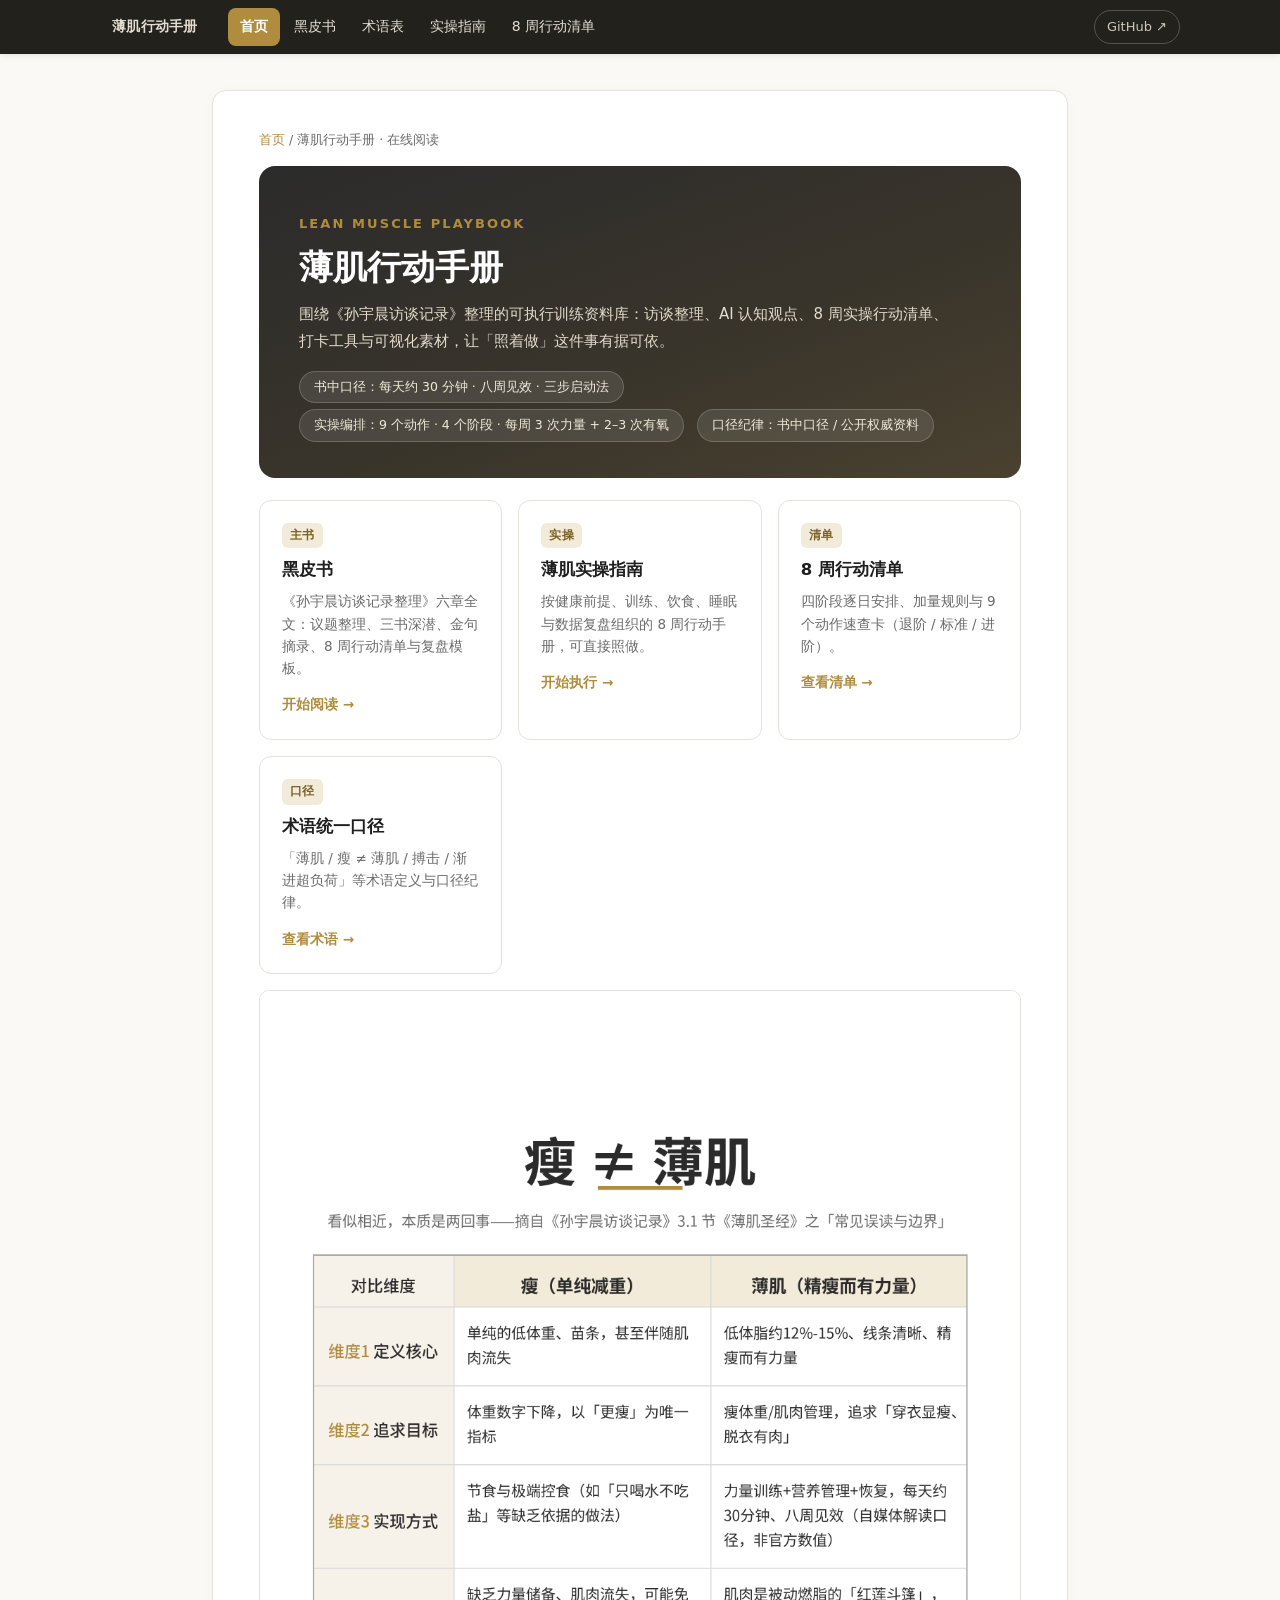
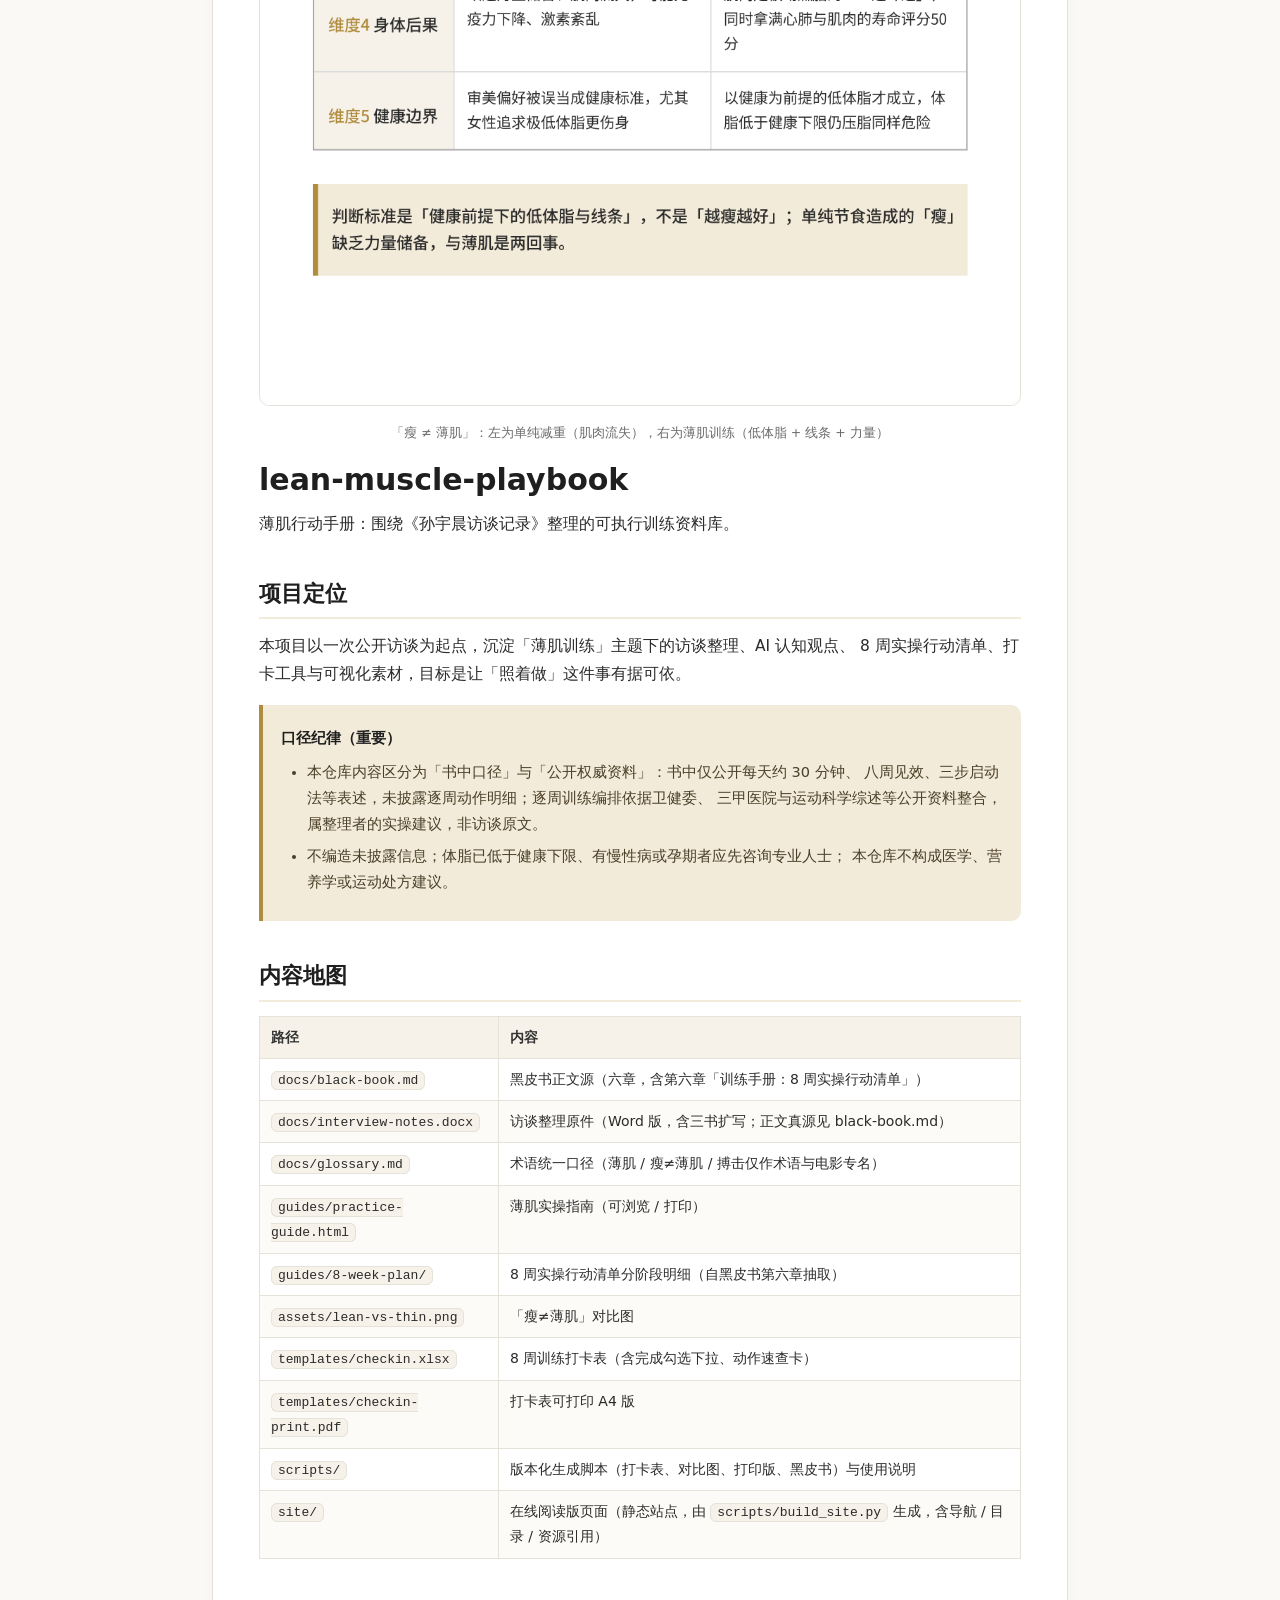
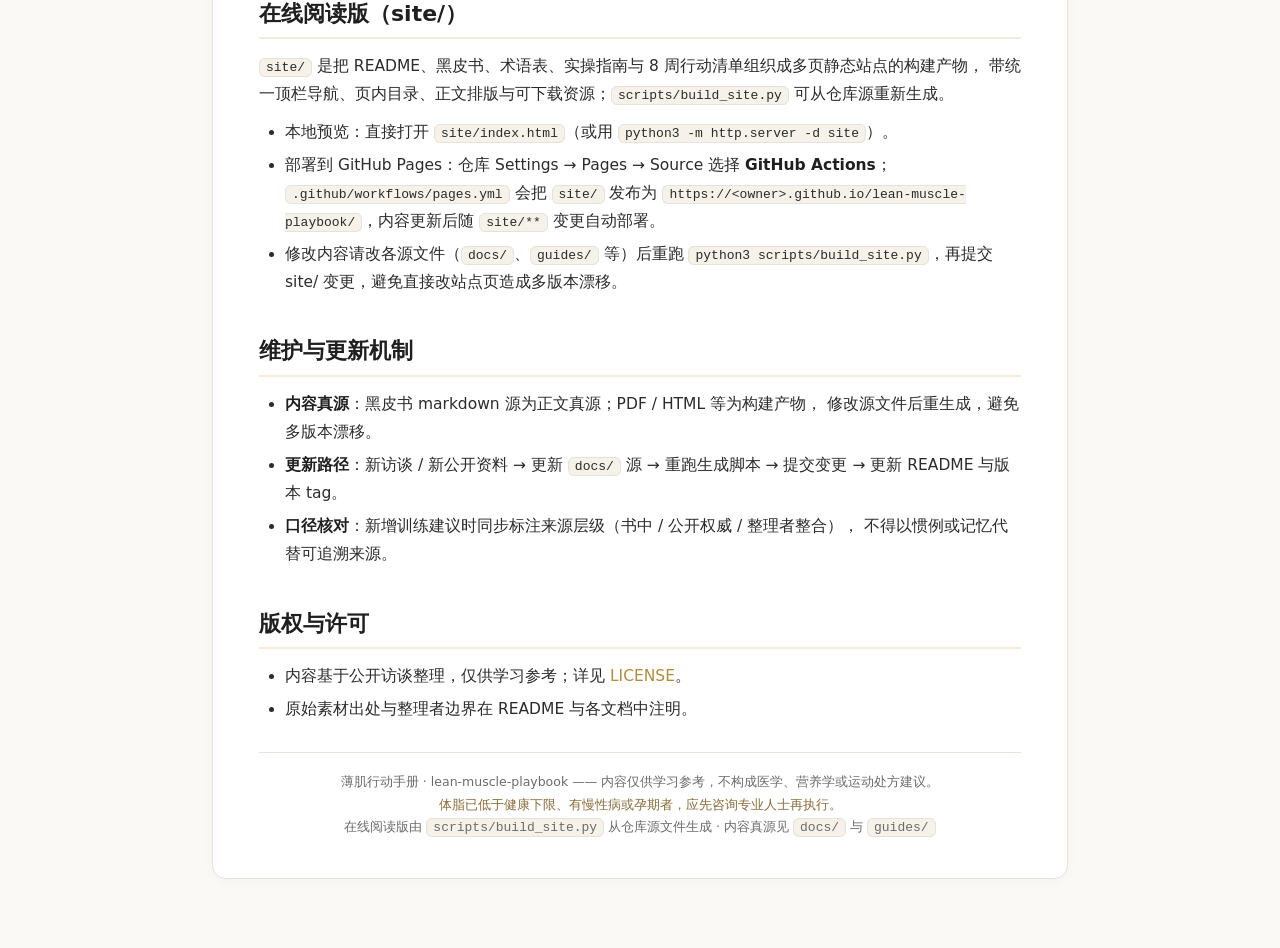
==== site/index.html @ f6e891b1 "feat: add static reading site with GitHub Pages workflow - site/: README/docs/guides 渲染为多页静态阅读站（统一顶栏" ====
<!DOCTYPE html>
<html lang="zh-CN">
<head>
<meta charset="UTF-8">
<meta name="viewport" content="width=device-width, initial-scale=1.0">
<title>薄肌行动手册 · 在线阅读</title>
<meta name="description" content="薄肌行动手册 · 在线阅读 —— 薄肌行动手册（lean-muscle-playbook）在线阅读">
<link rel="stylesheet" href="assets/site.css">
</head>
<body>
<header class="topbar"><div class="topbar-inner">
<a class="brand" href="index.html"><span class="dot"></span>薄肌行动手册</a>
<nav><ul>
<li><a class="active" href="index.html">首页</a></li>
<li><a href="docs/black-book.html">黑皮书</a></li>
<li><a href="docs/glossary.html">术语表</a></li>
<li><a href="guides/practice-guide.html">实操指南</a></li>
<li><a href="guides/8-week-plan/index.html">8 周行动清单</a></li>
</ul></nav>
<a class="gh-link" href="https://github.com/isLinXu/lean-muscle-playbook" target="_blank" rel="noopener">GitHub ↗</a>
</div></header>
<main>
<div class="page">
<div class="crumb"><a href="index.html">首页</a> / 薄肌行动手册 · 在线阅读</div>

<div class="hero">
  <div class="kicker">LEAN MUSCLE PLAYBOOK</div>
  <h1>薄肌行动手册</h1>
  <p>围绕《孙宇晨访谈记录》整理的可执行训练资料库：访谈整理、AI 认知观点、8 周实操行动清单、打卡工具与可视化素材，让「照着做」这件事有据可依。</p>
  <span class="pill">书中口径：每天约 30 分钟 · 八周见效 · 三步启动法</span>
  <span class="pill">实操编排：9 个动作 · 4 个阶段 · 每周 3 次力量 + 2–3 次有氧</span>
  <span class="pill">口径纪律：书中口径 / 公开权威资料</span>
</div>
<div class="cards">
  <div class="card"><span class="tag">主书</span><h3>黑皮书</h3><p>《孙宇晨访谈记录整理》六章全文：议题整理、三书深潜、金句摘录、8 周行动清单与复盘模板。</p><a class="go" href="docs/black-book.html">开始阅读 →</a></div>
  <div class="card"><span class="tag">实操</span><h3>薄肌实操指南</h3><p>按健康前提、训练、饮食、睡眠与数据复盘组织的 8 周行动手册，可直接照做。</p><a class="go" href="guides/practice-guide.html">开始执行 →</a></div>
  <div class="card"><span class="tag">清单</span><h3>8 周行动清单</h3><p>四阶段逐日安排、加量规则与 9 个动作速查卡（退阶 / 标准 / 进阶）。</p><a class="go" href="guides/8-week-plan/index.html">查看清单 →</a></div>
  <div class="card"><span class="tag">口径</span><h3>术语统一口径</h3><p>「薄肌 / 瘦 ≠ 薄肌 / 搏击 / 渐进超负荷」等术语定义与口径纪律。</p><a class="go" href="docs/glossary.html">查看术语 →</a></div>
</div>
<figure>
  <img src="assets/lean-vs-thin.png" alt="瘦不等于薄肌对比图">
  <figcaption>「瘦 ≠ 薄肌」：左为单纯减重（肌肉流失），右为薄肌训练（低体脂 + 线条 + 力量）</figcaption>
</figure>
<h1 id="lean-muscle-playbook">lean-muscle-playbook</h1>
<p>薄肌行动手册：围绕《孙宇晨访谈记录》整理的可执行训练资料库。</p>
<h2 id="ch-1">项目定位</h2>
<p>本项目以一次公开访谈为起点，沉淀「薄肌训练」主题下的访谈整理、AI 认知观点、 8 周实操行动清单、打卡工具与可视化素材，目标是让「照着做」这件事有据可依。</p>
<blockquote>
<p><strong>口径纪律（重要）</strong></p>
<ul>
<li>本仓库内容区分为「书中口径」与「公开权威资料」：书中仅公开每天约 30 分钟、 八周见效、三步启动法等表述，未披露逐周动作明细；逐周训练编排依据卫健委、 三甲医院与运动科学综述等公开资料整合，属整理者的实操建议，非访谈原文。</li>
<li>不编造未披露信息；体脂已低于健康下限、有慢性病或孕期者应先咨询专业人士； 本仓库不构成医学、营养学或运动处方建议。</li>
</ul>
</blockquote>
<h2 id="ch-2">内容地图</h2>
<table>
<thead>
<tr class="header">
<th>路径</th>
<th>内容</th>
</tr>
</thead>
<tbody>
<tr class="odd">
<td><code>docs/black-book.md</code></td>
<td>黑皮书正文源（六章，含第六章「训练手册：8 周实操行动清单」）</td>
</tr>
<tr class="even">
<td><code>docs/interview-notes.docx</code></td>
<td>访谈整理原件（Word 版，含三书扩写；正文真源见 black-book.md）</td>
</tr>
<tr class="odd">
<td><code>docs/glossary.md</code></td>
<td>术语统一口径（薄肌 / 瘦≠薄肌 / 搏击仅作术语与电影专名）</td>
</tr>
<tr class="even">
<td><code>guides/practice-guide.html</code></td>
<td>薄肌实操指南（可浏览 / 打印）</td>
</tr>
<tr class="odd">
<td><code>guides/8-week-plan/</code></td>
<td>8 周实操行动清单分阶段明细（自黑皮书第六章抽取）</td>
</tr>
<tr class="even">
<td><code>assets/lean-vs-thin.png</code></td>
<td>「瘦≠薄肌」对比图</td>
</tr>
<tr class="odd">
<td><code>templates/checkin.xlsx</code></td>
<td>8 周训练打卡表（含完成勾选下拉、动作速查卡）</td>
</tr>
<tr class="even">
<td><code>templates/checkin-print.pdf</code></td>
<td>打卡表可打印 A4 版</td>
</tr>
<tr class="odd">
<td><code>scripts/</code></td>
<td>版本化生成脚本（打卡表、对比图、打印版、黑皮书）与使用说明</td>
</tr>
<tr class="even">
<td><code>site/</code></td>
<td>在线阅读版页面（静态站点，由 <code>scripts/build_site.py</code> 生成，含导航 / 目录 / 资源引用）</td>
</tr>
</tbody>
</table>
<h2 id="ch-3">在线阅读版（site/）</h2>
<p><code>site/</code> 是把 README、黑皮书、术语表、实操指南与 8 周行动清单组织成多页静态站点的构建产物， 带统一顶栏导航、页内目录、正文排版与可下载资源；<code>scripts/build_site.py</code> 可从仓库源重新生成。</p>
<ul>
<li>本地预览：直接打开 <code>site/index.html</code>（或用 <code>python3 -m http.server -d site</code>）。</li>
<li>部署到 GitHub Pages：仓库 Settings → Pages → Source 选择 <strong>GitHub Actions</strong>； <code>.github/workflows/pages.yml</code> 会把 <code>site/</code> 发布为 <code>https://&lt;owner&gt;.github.io/lean-muscle-playbook/</code>，内容更新后随 <code>site/**</code> 变更自动部署。</li>
<li>修改内容请改各源文件（<code>docs/</code>、<code>guides/</code> 等）后重跑 <code>python3 scripts/build_site.py</code>，再提交 site/ 变更，避免直接改站点页造成多版本漂移。</li>
</ul>
<h2 id="ch-4">维护与更新机制</h2>
<ul>
<li><strong>内容真源</strong>：黑皮书 markdown 源为正文真源；PDF / HTML 等为构建产物， 修改源文件后重生成，避免多版本漂移。</li>
<li><strong>更新路径</strong>：新访谈 / 新公开资料 → 更新 <code>docs/</code> 源 → 重跑生成脚本 → 提交变更 → 更新 README 与版本 tag。</li>
<li><strong>口径核对</strong>：新增训练建议时同步标注来源层级（书中 / 公开权威 / 整理者整合）， 不得以惯例或记忆代替可追溯来源。</li>
</ul>
<h2 id="ch-5">版权与许可</h2>
<ul>
<li>内容基于公开访谈整理，仅供学习参考；详见 <a href="LICENSE">LICENSE</a>。</li>
<li>原始素材出处与整理者边界在 README 与各文档中注明。</li>
</ul>

<footer>
  <div>薄肌行动手册 · lean-muscle-playbook —— 内容仅供学习参考，不构成医学、营养学或运动处方建议。</div>
  <div class="warn">体脂已低于健康下限、有慢性病或孕期者，应先咨询专业人士再执行。</div>
  <div>在线阅读版由 <code>scripts/build_site.py</code> 从仓库源文件生成 · 内容真源见 <code>docs/</code> 与 <code>guides/</code></div>
</footer>
</div>
</main>
</body>
</html>
---- site/assets/site.css ----
/* lean-muscle-playbook 在线阅读站点统一样式
   设计语言延续既有交付物：墨色正文 + 金色点缀 + 米白底。 */
:root{
  --ink:#2b2b2b; --gray:#6b6b6b; --line:#e5e2da; --bg:#faf9f5; --card:#ffffff;
  --gold:#b08d3e; --gold-light:#f3ebd9; --green:#3e7d5a; --red:#b0483e; --soft:#f6f2e9;
  --topbar:#23211c;
}
*{box-sizing:border-box;}
html{scroll-behavior:smooth;}
body{margin:0;background:var(--bg);color:var(--ink);
  font-family:"PingFang SC","Hiragino Sans GB","Noto Sans CJK SC","Microsoft YaHei",system-ui,sans-serif;
  line-height:1.8;font-size:15.5px;}

/* ---------- 顶栏导航 ---------- */
.topbar{position:sticky;top:0;z-index:50;background:var(--topbar);color:#f5f1e8;
  box-shadow:0 1px 6px rgba(0,0,0,.10);}
.topbar-inner{max-width:1120px;margin:0 auto;padding:0 20px;display:flex;
  align-items:center;gap:18px;height:54px;}
.brand{display:flex;align-items:center;gap:8px;font-weight:700;font-size:16px;color:#f5f1e8;
  text-decoration:none;white-space:nowrap;letter-spacing:.02em;}
.brand .dot{width:10px;height:10px;border-radius:50%;background:var(--gold);flex:0 0 auto;}
.topbar nav{flex:1;min-width:0;}
.topbar ul{list-style:none;margin:0;padding:0;display:flex;gap:2px;overflow-x:auto;
  scrollbar-width:none;align-items:center;}
.topbar ul::-webkit-scrollbar{display:none;}
.topbar a{display:block;padding:6px 12px;border-radius:8px;color:#e4ded2;
  text-decoration:none;font-size:14px;white-space:nowrap;transition:background .15s,color .15s;}
.topbar a:hover{background:rgba(255,255,255,.08);color:#fff;}
.topbar a.active{background:var(--gold);color:#fff;font-weight:600;}
.topbar .gh-link{margin-left:auto;color:#cfc8ba;font-size:13px;text-decoration:none;
  white-space:nowrap;border:1px solid rgba(255,255,255,.22);border-radius:999px;padding:4px 12px;}
.topbar .gh-link:hover{color:#fff;border-color:var(--gold);}

/* ---------- 布局 ---------- */
main{max-width:900px;margin:0 auto;padding:36px 22px 72px;}
.page{background:var(--card);border:1px solid var(--line);border-radius:14px;
  padding:38px 46px;box-shadow:0 2px 12px rgba(0,0,0,.03);}
.crumb{font-size:12.5px;color:var(--gray);margin-bottom:14px;}
.crumb a{color:var(--gold);text-decoration:none;}
.crumb a:hover{text-decoration:underline;}

/* ---------- 标题 ---------- */
h1{margin:0 0 6px;font-size:30px;line-height:1.35;color:#1f1f1f;}
.lead{color:var(--gray);font-size:15px;margin:0 0 8px;}
h2{font-size:22px;margin:40px 0 14px;padding-bottom:8px;border-bottom:2px solid var(--gold-light);
  color:#1f1f1f;line-height:1.4;}
h3{font-size:17.5px;margin:28px 0 10px;color:#1f1f1f;line-height:1.45;}
h4{font-size:15.5px;margin:20px 0 6px;color:#333;}
h2:first-child{margin-top:8px;}
h3 code,h2 code{background:transparent;padding:0;}

/* ---------- 正文 ---------- */
p{margin:10px 0;}
strong{color:#1f1f1f;}
ul,ol{margin:8px 0 12px;padding-left:26px;}
li{margin:5px 0;}
a{color:var(--gold);text-decoration:none;}
a:hover{text-decoration:underline;}
hr{border:none;border-top:1px solid var(--line);margin:28px 0;}
blockquote{margin:16px 0;padding:14px 18px;border-left:4px solid var(--gold);
  background:var(--gold-light);border-radius:0 10px 10px 0;color:#4a3f28;font-size:14.5px;}
blockquote p{margin:6px 0;}
code{background:var(--soft);border:1px solid var(--line);border-radius:6px;
  padding:1px 6px;font-size:13px;font-family:ui-monospace,SFMono-Regular,Menlo,Consolas,monospace;}
pre{background:#23211c;color:#f0ead9;border-radius:10px;padding:16px 18px;overflow-x:auto;
  font-size:13px;line-height:1.6;}
pre code{background:transparent;border:none;color:inherit;padding:0;}
img{max-width:100%;height:auto;border-radius:10px;border:1px solid var(--line);}
figure{margin:16px 0;}
figcaption{font-size:12.5px;color:var(--gray);text-align:center;margin-top:6px;}

/* ---------- 表格 ---------- */
table{width:100%;border-collapse:collapse;margin:14px 0;font-size:14px;}
th,td{border:1px solid var(--line);padding:8px 11px;text-align:left;vertical-align:top;}
th{background:var(--soft);font-weight:600;color:#333;}
tr:nth-child(even) td{background:#fcfbf8;}

/* ---------- 目录卡片 ---------- */
.toc{background:var(--bg);border:1px solid var(--line);border-radius:10px;
  padding:16px 22px;margin:20px 0 8px;font-size:14px;}
.toc-title{font-weight:700;color:var(--gold);font-size:13px;letter-spacing:.1em;
  margin-bottom:10px;display:flex;align-items:center;gap:8px;}
.toc ol{margin:0;padding-left:22px;}
.toc ul{margin:0;padding-left:22px;list-style:disc;}
.toc a{color:var(--ink);}
.toc a:hover{color:var(--gold);text-decoration:none;}
.toc>ol>li{margin:5px 0;}
.toc .lvl2{font-weight:600;}
.toc .lvl3{font-weight:400;color:#444;}

/* ---------- 首页 hero 与卡片 ---------- */
.hero{padding:46px 40px 36px;background:linear-gradient(160deg,#2b2b2b 0%,#3a352b 60%,#4a4130 100%);
  border-radius:16px;color:#f5f1e8;margin-bottom:22px;}
.hero .kicker{color:var(--gold);font-weight:700;font-size:13px;letter-spacing:.16em;margin-bottom:10px;}
.hero h1{color:#fff;font-size:34px;margin-bottom:10px;}
.hero p{color:#e3dccb;max-width:660px;font-size:15px;}
.hero .pill{display:inline-block;background:rgba(255,255,255,.10);border:1px solid rgba(255,255,255,.18);
  border-radius:999px;padding:4px 14px;font-size:12.5px;margin:6px 8px 0 0;color:#f0ead9;}
.cards{display:grid;grid-template-columns:repeat(auto-fit,minmax(240px,1fr));gap:16px;margin:22px 0 8px;}
.card{background:var(--card);border:1px solid var(--line);border-radius:12px;padding:20px 22px;
  transition:transform .15s,box-shadow .15s;}
.card:hover{transform:translateY(-2px);box-shadow:0 6px 18px rgba(0,0,0,.06);}
.card .tag{display:inline-block;background:var(--gold-light);color:#7a6226;font-size:12px;
  font-weight:600;border-radius:6px;padding:2px 8px;margin-bottom:10px;letter-spacing:.04em;}
.card h3{margin:0 0 8px;font-size:16.5px;}
.card p{margin:0 0 12px;color:var(--gray);font-size:13.5px;line-height:1.65;}
.card a.go{font-size:13.5px;font-weight:600;}
.dl-list{display:grid;gap:10px;margin:14px 0;}
.dl-item{display:flex;align-items:center;gap:12px;background:var(--bg);border:1px solid var(--line);
  border-radius:10px;padding:12px 16px;}
.dl-item .ic{width:38px;height:38px;flex:0 0 38px;border-radius:8px;background:var(--gold-light);
  color:#7a6226;display:flex;align-items:center;justify-content:center;font-weight:700;font-size:13px;}
.dl-item .tt{flex:1;min-width:0;}
.dl-item .tt b{display:block;font-size:14.5px;}
.dl-item .tt span{color:var(--gray);font-size:12.5px;}
.dl-item .dl{color:var(--gold);font-weight:600;font-size:13.5px;white-space:nowrap;}

/* ---------- 页脚 ---------- */
footer{border-top:1px solid var(--line);margin-top:28px;padding-top:18px;
  color:var(--gray);font-size:12.5px;text-align:center;line-height:1.8;}
footer .warn{color:#8a6d3b;}

/* ---------- 响应式 ---------- */
@media(max-width:760px){
  main{padding:20px 14px 56px;}
  .page{padding:26px 20px;}
  .hero{padding:34px 24px 28px;}
  .hero h1{font-size:26px;}
  h1{font-size:24px;}
  h2{font-size:20px;}
  .topbar-inner{gap:10px;padding:0 12px;}
  .brand{font-size:14.5px;}
  .topbar .gh-link{display:none;}
}

/* ---------- 打印 ---------- */
@media print{
  .topbar,.crumb{display:none;}
  body{background:#fff;}
  .page{box-shadow:none;border:none;padding:0;}
  a{color:var(--ink);}
}
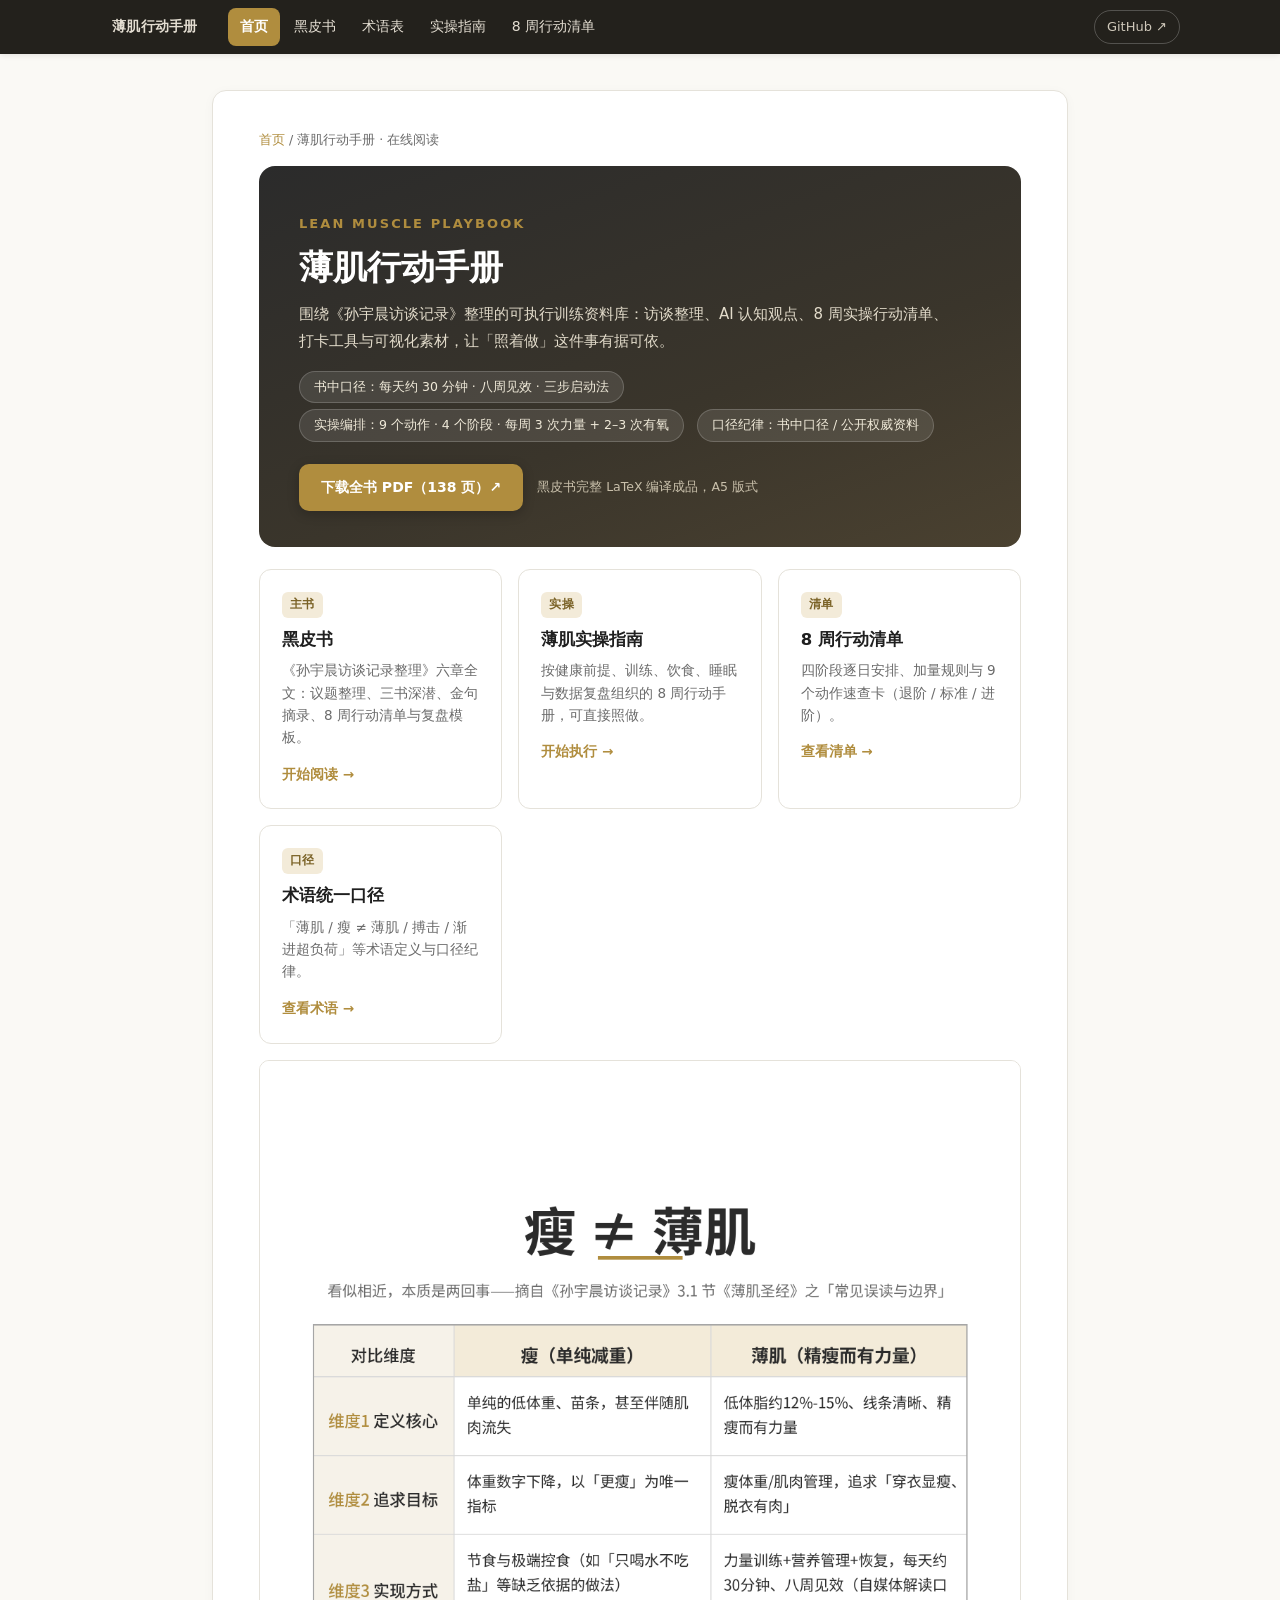
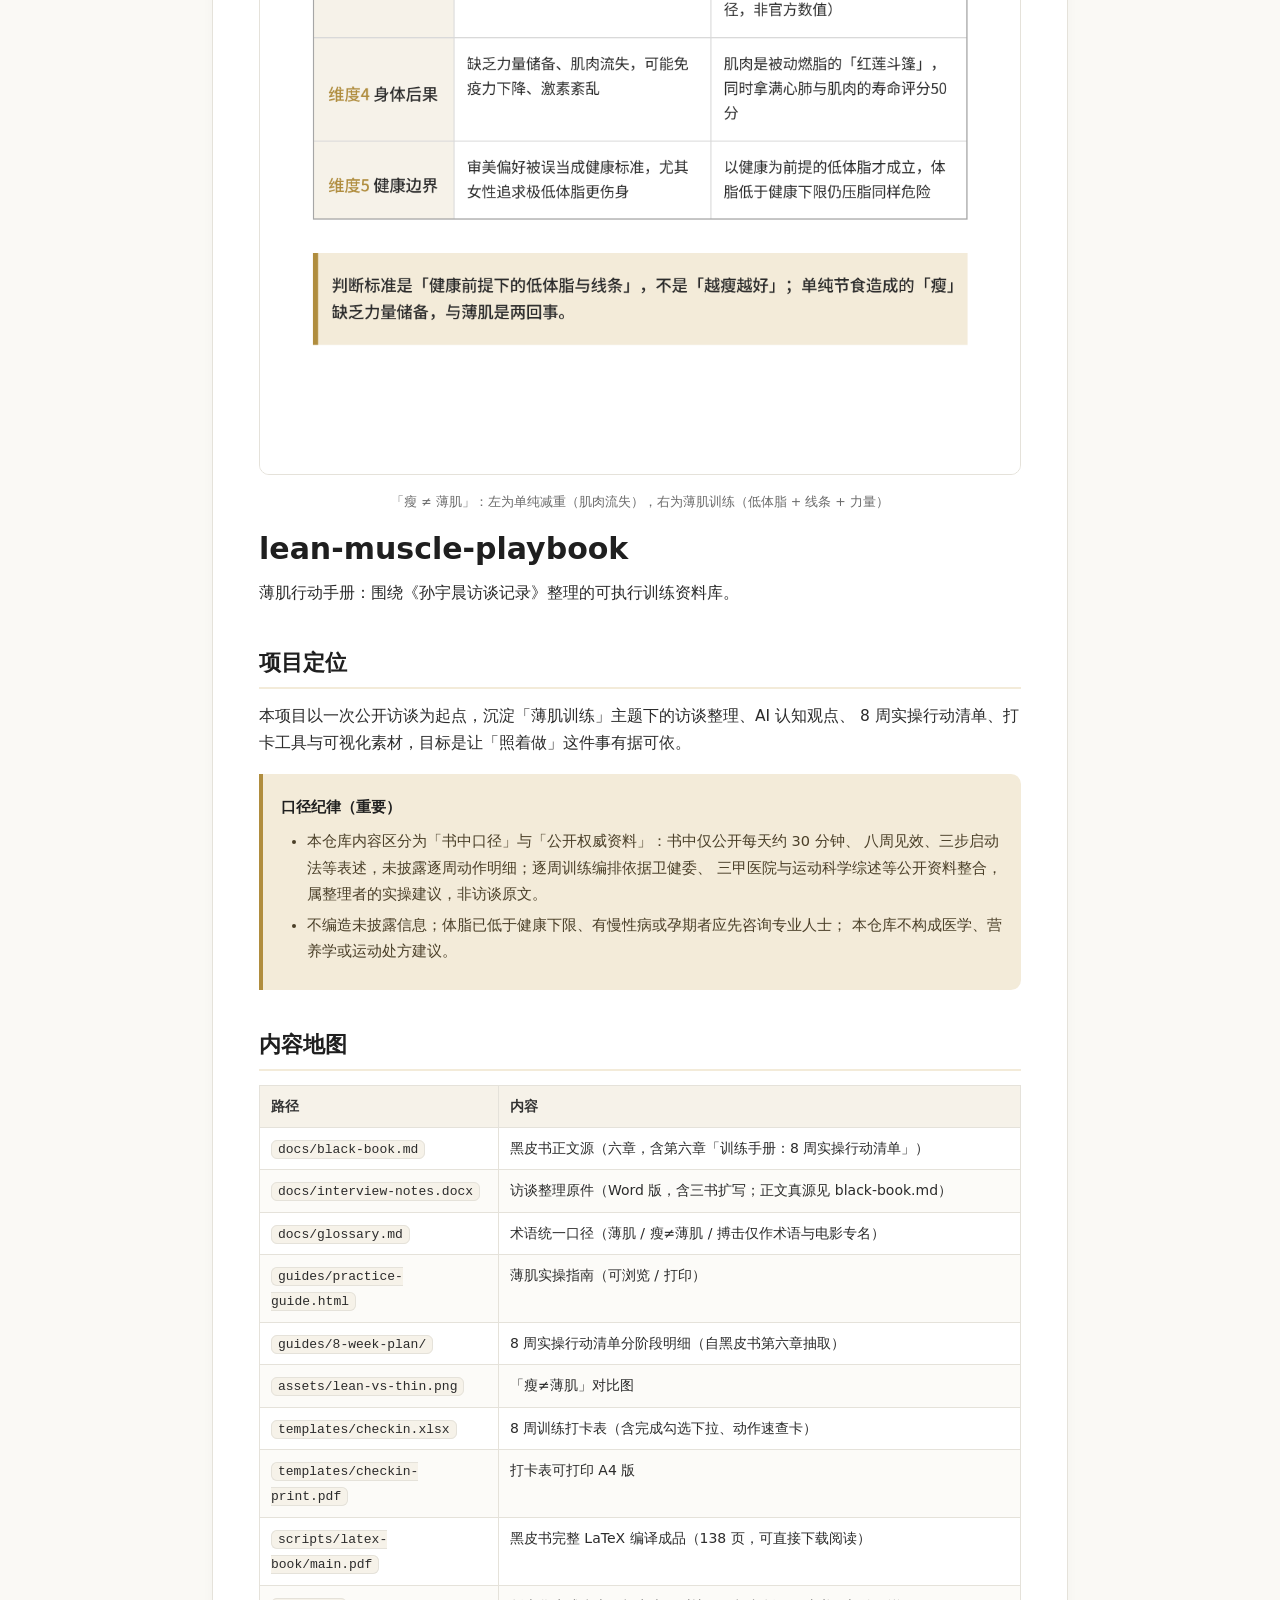
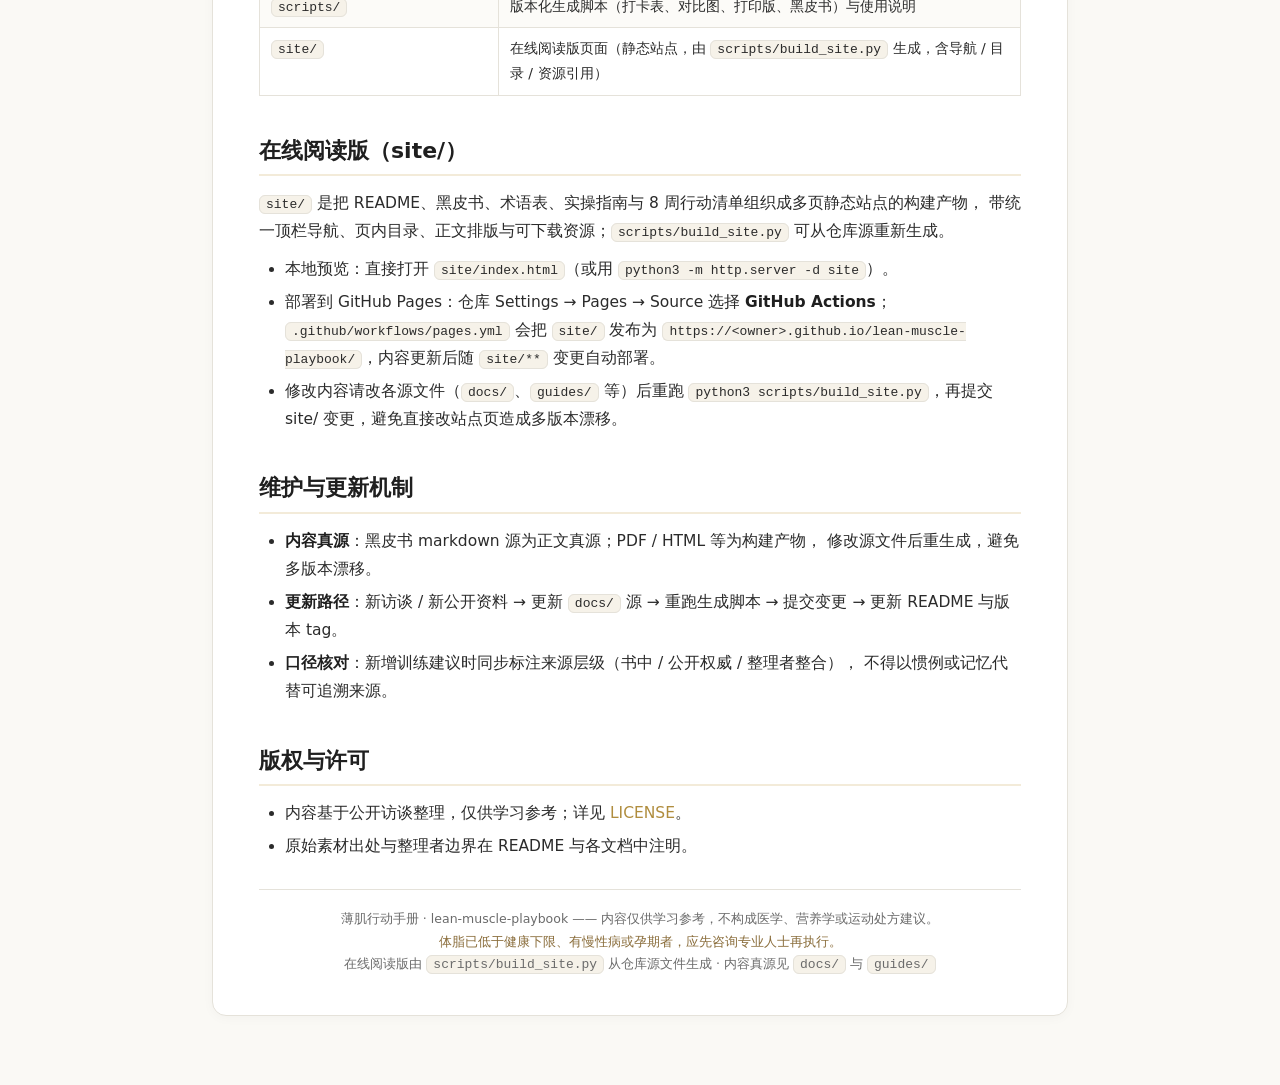
==== commit 7362bc7c: "feat: add full book PDF download entry to reading site" ====
--- a/site/index.html
+++ b/site/index.html
@@ -30,6 +30,7 @@
   <span class="pill">书中口径：每天约 30 分钟 · 八周见效 · 三步启动法</span>
   <span class="pill">实操编排：9 个动作 · 4 个阶段 · 每周 3 次力量 + 2–3 次有氧</span>
   <span class="pill">口径纪律：书中口径 / 公开权威资料</span>
+  <div class="hero-dl"><a class="dl-btn" href="https://raw.githubusercontent.com/isLinXu/lean-muscle-playbook/main/scripts/latex-book/main.pdf" target="_blank" rel="noopener">下载全书 PDF（138 页）↗</a><span class="dl-note">黑皮书完整 LaTeX 编译成品，A5 版式</span></div>
 </div>
 <div class="cards">
   <div class="card"><span class="tag">主书</span><h3>黑皮书</h3><p>《孙宇晨访谈记录整理》六章全文：议题整理、三书深潜、金句摘录、8 周行动清单与复盘模板。</p><a class="go" href="docs/black-book.html">开始阅读 →</a></div>
@@ -94,10 +95,14 @@
 <td>打卡表可打印 A4 版</td>
 </tr>
 <tr class="odd">
+<td><code>scripts/latex-book/main.pdf</code></td>
+<td>黑皮书完整 LaTeX 编译成品（138 页，可直接下载阅读）</td>
+</tr>
+<tr class="even">
 <td><code>scripts/</code></td>
 <td>版本化生成脚本（打卡表、对比图、打印版、黑皮书）与使用说明</td>
 </tr>
-<tr class="even">
+<tr class="odd">
 <td><code>site/</code></td>
 <td>在线阅读版页面（静态站点，由 <code>scripts/build_site.py</code> 生成，含导航 / 目录 / 资源引用）</td>
 </tr>
--- a/site/assets/site.css
+++ b/site/assets/site.css
@@ -96,6 +96,12 @@
 .hero p{color:#e3dccb;max-width:660px;font-size:15px;}
 .hero .pill{display:inline-block;background:rgba(255,255,255,.10);border:1px solid rgba(255,255,255,.18);
   border-radius:999px;padding:4px 14px;font-size:12.5px;margin:6px 8px 0 0;color:#f0ead9;}
+.hero-dl{display:flex;align-items:center;gap:14px;flex-wrap:wrap;margin-top:22px;}
+.dl-btn{display:inline-flex;align-items:center;gap:8px;background:var(--gold);color:#fff;
+  font-weight:700;font-size:14px;border-radius:10px;padding:11px 22px;
+  box-shadow:0 3px 12px rgba(0,0,0,.22);transition:transform .15s,background .15s;}
+.dl-btn:hover{background:#9e7e35;color:#fff;text-decoration:none;transform:translateY(-1px);}
+.dl-note{color:#c9c0ab;font-size:12.5px;}
 .cards{display:grid;grid-template-columns:repeat(auto-fit,minmax(240px,1fr));gap:16px;margin:22px 0 8px;}
 .card{background:var(--card);border:1px solid var(--line);border-radius:12px;padding:20px 22px;
   transition:transform .15s,box-shadow .15s;}
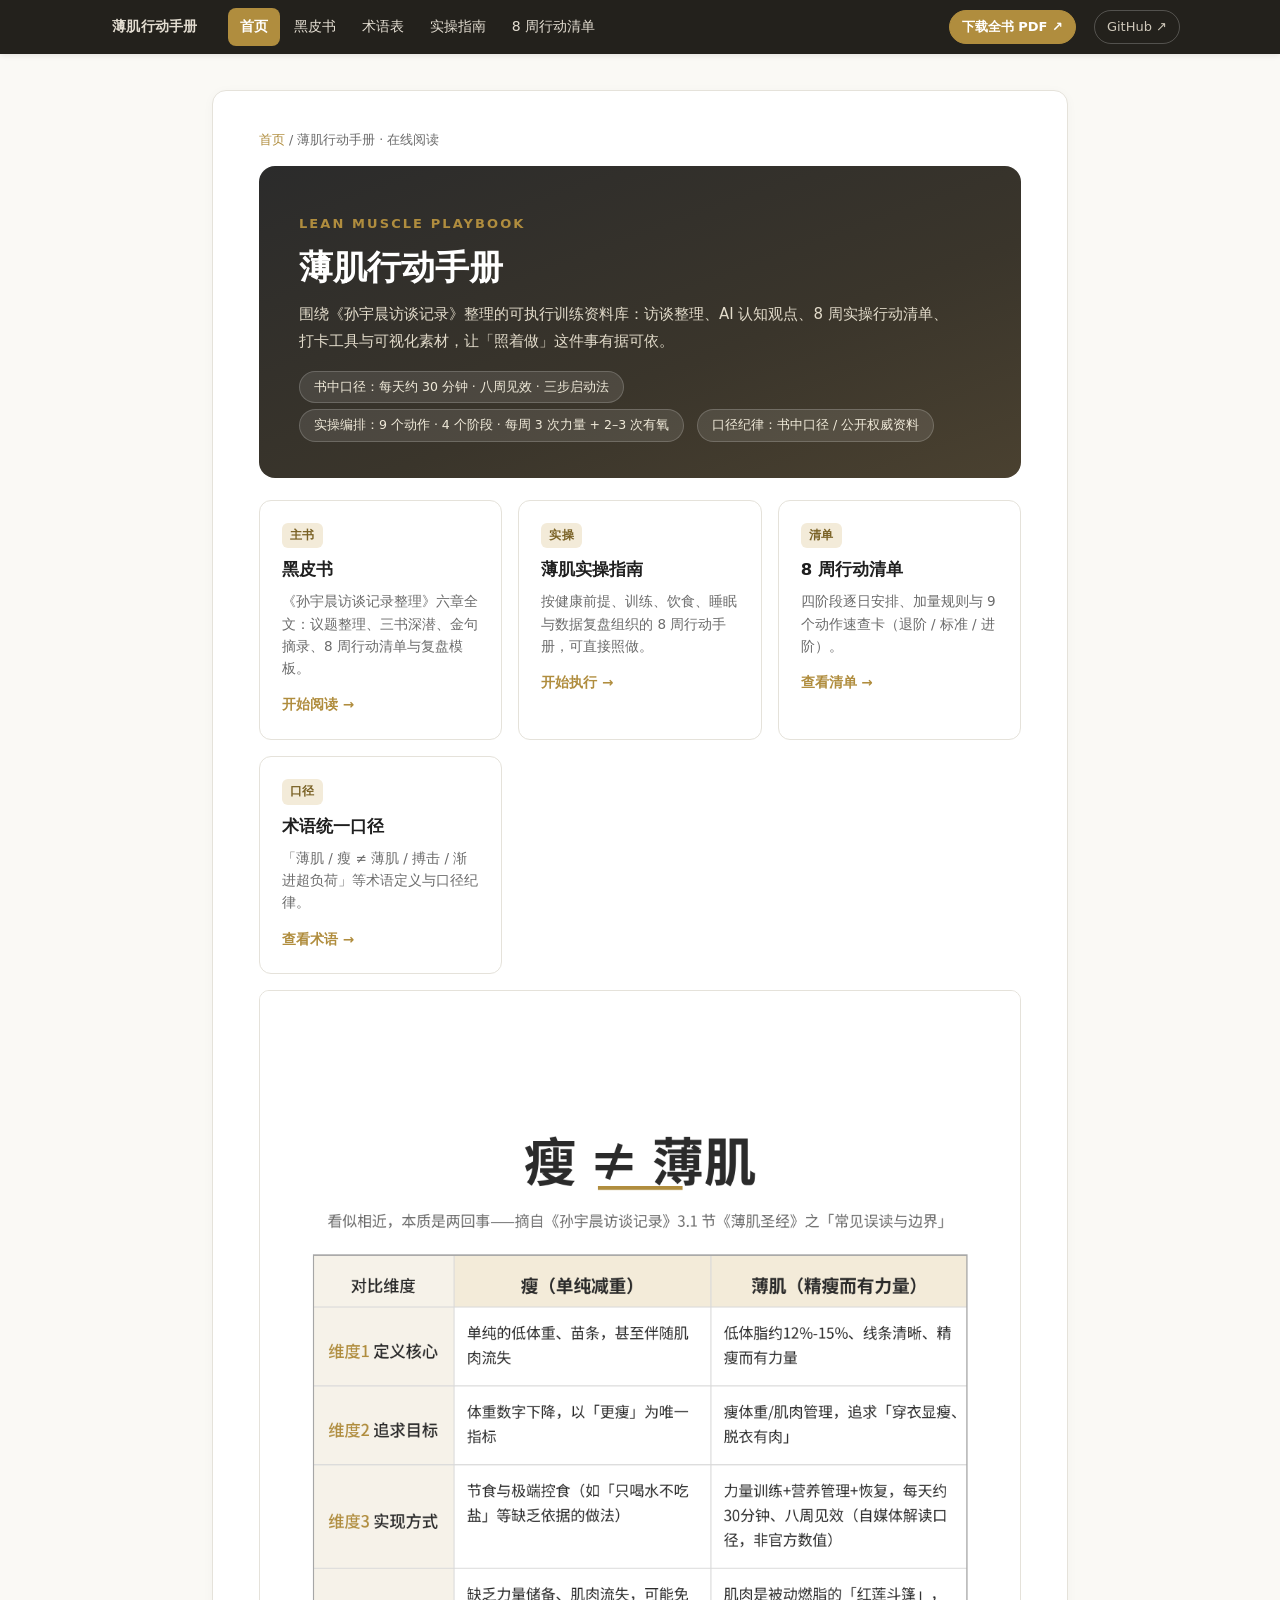
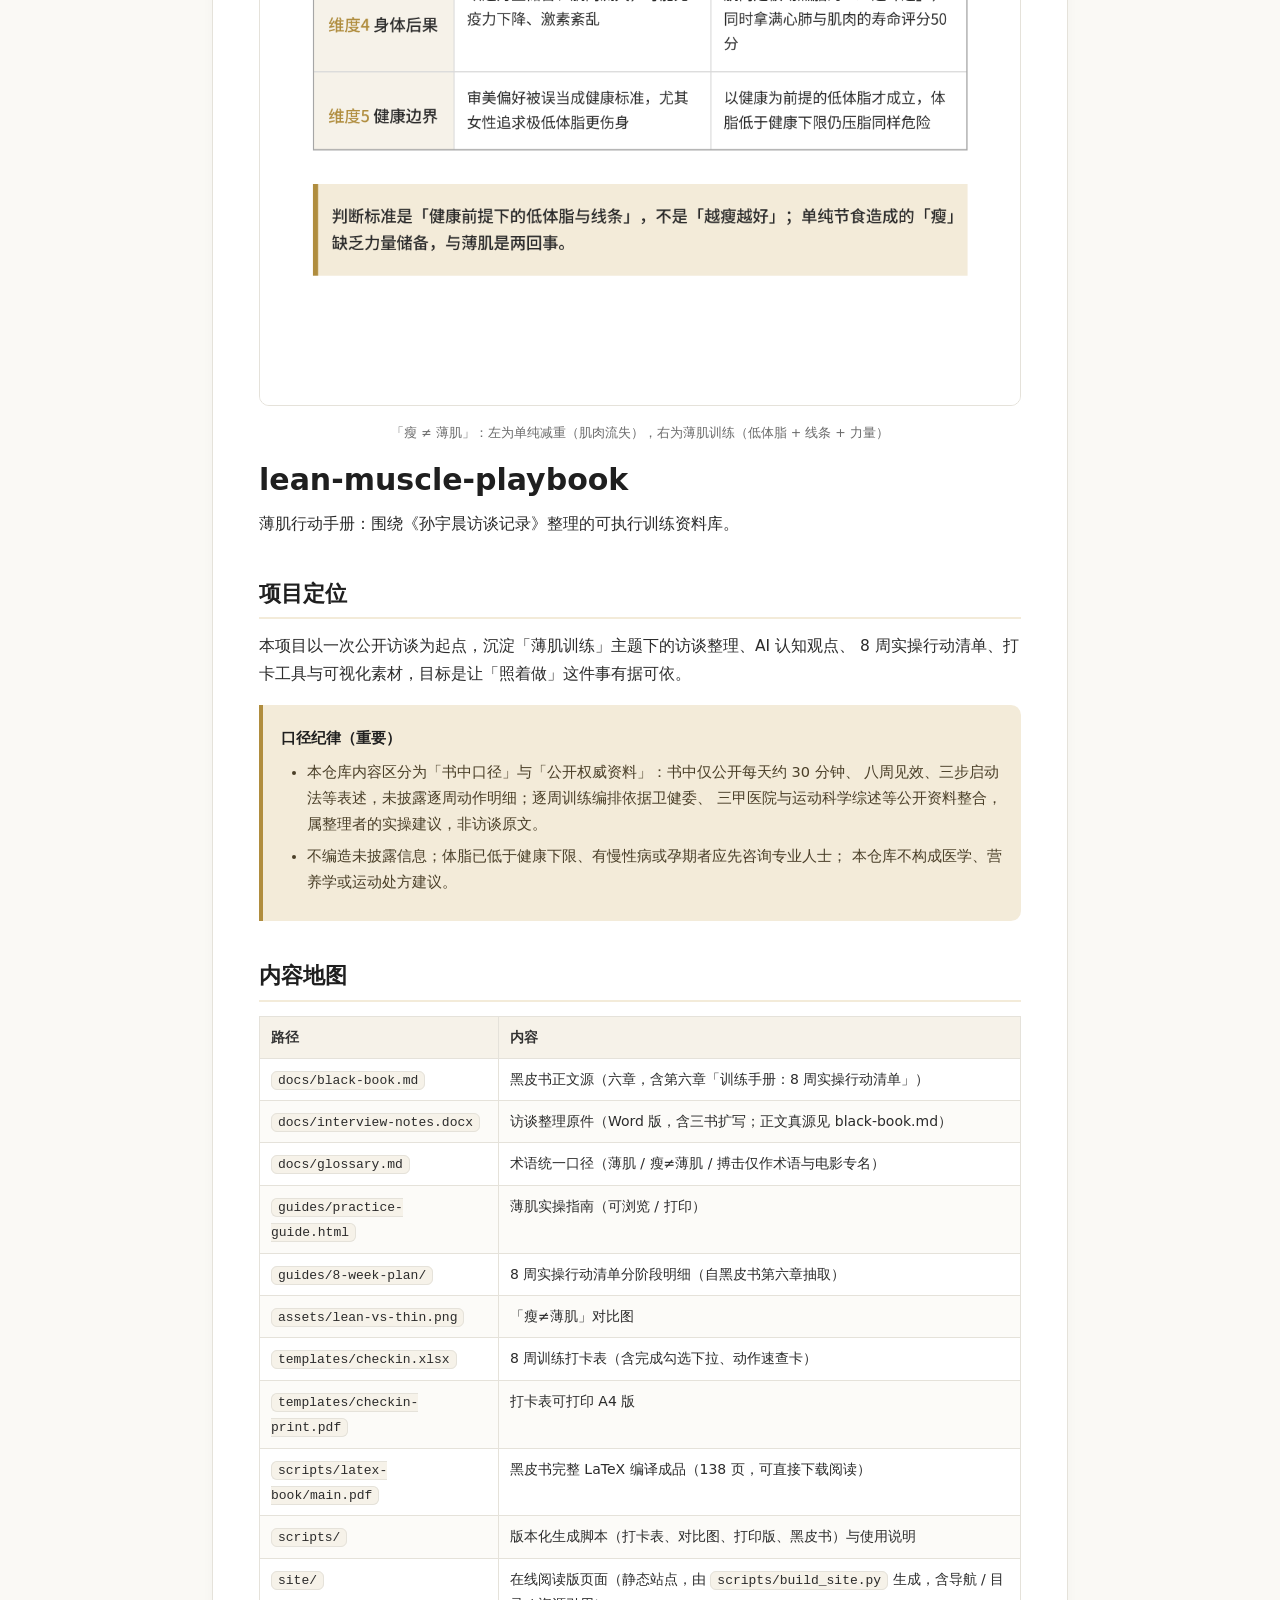
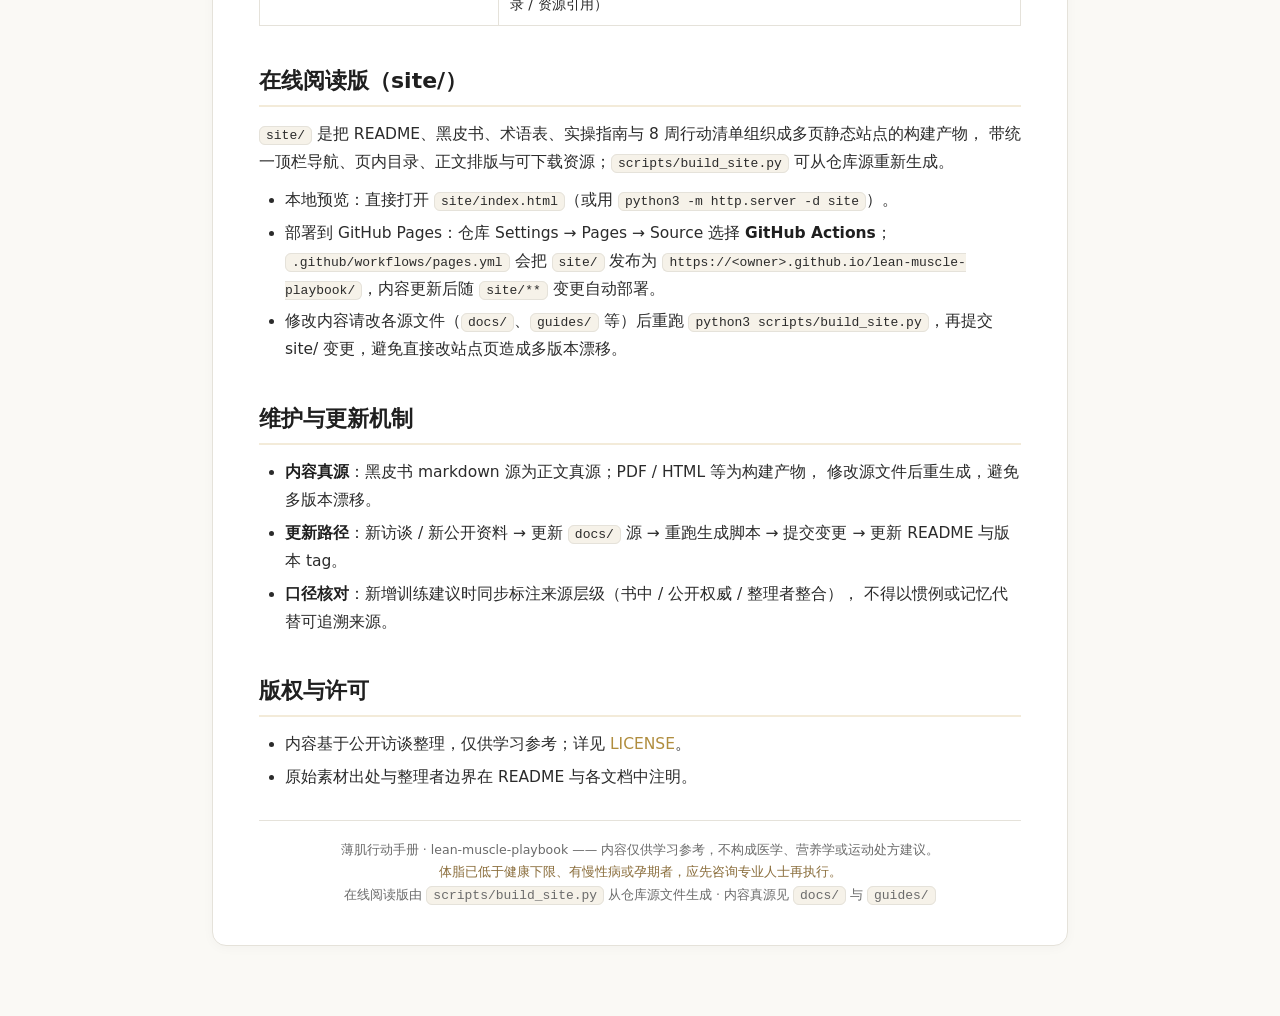
==== commit f941c167: "ui: move PDF download button to topbar" ====
--- a/site/index.html
+++ b/site/index.html
@@ -17,6 +17,7 @@
 <li><a href="guides/practice-guide.html">实操指南</a></li>
 <li><a href="guides/8-week-plan/index.html">8 周行动清单</a></li>
 </ul></nav>
+<a class="gh-link dl-top" href="https://raw.githubusercontent.com/isLinXu/lean-muscle-playbook/main/scripts/latex-book/main.pdf" target="_blank" rel="noopener">下载全书 PDF ↗</a>
 <a class="gh-link" href="https://github.com/isLinXu/lean-muscle-playbook" target="_blank" rel="noopener">GitHub ↗</a>
 </div></header>
 <main>
@@ -30,7 +31,6 @@
   <span class="pill">书中口径：每天约 30 分钟 · 八周见效 · 三步启动法</span>
   <span class="pill">实操编排：9 个动作 · 4 个阶段 · 每周 3 次力量 + 2–3 次有氧</span>
   <span class="pill">口径纪律：书中口径 / 公开权威资料</span>
-  <div class="hero-dl"><a class="dl-btn" href="https://raw.githubusercontent.com/isLinXu/lean-muscle-playbook/main/scripts/latex-book/main.pdf" target="_blank" rel="noopener">下载全书 PDF（138 页）↗</a><span class="dl-note">黑皮书完整 LaTeX 编译成品，A5 版式</span></div>
 </div>
 <div class="cards">
   <div class="card"><span class="tag">主书</span><h3>黑皮书</h3><p>《孙宇晨访谈记录整理》六章全文：议题整理、三书深潜、金句摘录、8 周行动清单与复盘模板。</p><a class="go" href="docs/black-book.html">开始阅读 →</a></div>
--- a/site/assets/site.css
+++ b/site/assets/site.css
@@ -30,6 +30,8 @@
 .topbar .gh-link{margin-left:auto;color:#cfc8ba;font-size:13px;text-decoration:none;
   white-space:nowrap;border:1px solid rgba(255,255,255,.22);border-radius:999px;padding:4px 12px;}
 .topbar .gh-link:hover{color:#fff;border-color:var(--gold);}
+.topbar .dl-top{color:#fff;font-weight:700;border-color:var(--gold);background:var(--gold);}
+.topbar .dl-top:hover{color:#fff;border-color:#9e7e35;background:#9e7e35;}
 
 /* ---------- 布局 ---------- */
 main{max-width:900px;margin:0 auto;padding:36px 22px 72px;}
@@ -96,12 +98,6 @@
 .hero p{color:#e3dccb;max-width:660px;font-size:15px;}
 .hero .pill{display:inline-block;background:rgba(255,255,255,.10);border:1px solid rgba(255,255,255,.18);
   border-radius:999px;padding:4px 14px;font-size:12.5px;margin:6px 8px 0 0;color:#f0ead9;}
-.hero-dl{display:flex;align-items:center;gap:14px;flex-wrap:wrap;margin-top:22px;}
-.dl-btn{display:inline-flex;align-items:center;gap:8px;background:var(--gold);color:#fff;
-  font-weight:700;font-size:14px;border-radius:10px;padding:11px 22px;
-  box-shadow:0 3px 12px rgba(0,0,0,.22);transition:transform .15s,background .15s;}
-.dl-btn:hover{background:#9e7e35;color:#fff;text-decoration:none;transform:translateY(-1px);}
-.dl-note{color:#c9c0ab;font-size:12.5px;}
 .cards{display:grid;grid-template-columns:repeat(auto-fit,minmax(240px,1fr));gap:16px;margin:22px 0 8px;}
 .card{background:var(--card);border:1px solid var(--line);border-radius:12px;padding:20px 22px;
   transition:transform .15s,box-shadow .15s;}
@@ -137,6 +133,7 @@
   .topbar-inner{gap:10px;padding:0 12px;}
   .brand{font-size:14.5px;}
   .topbar .gh-link{display:none;}
+  .topbar .dl-top{display:inline-block;flex:0 0 auto;}
 }
 
 /* ---------- 打印 ---------- */
